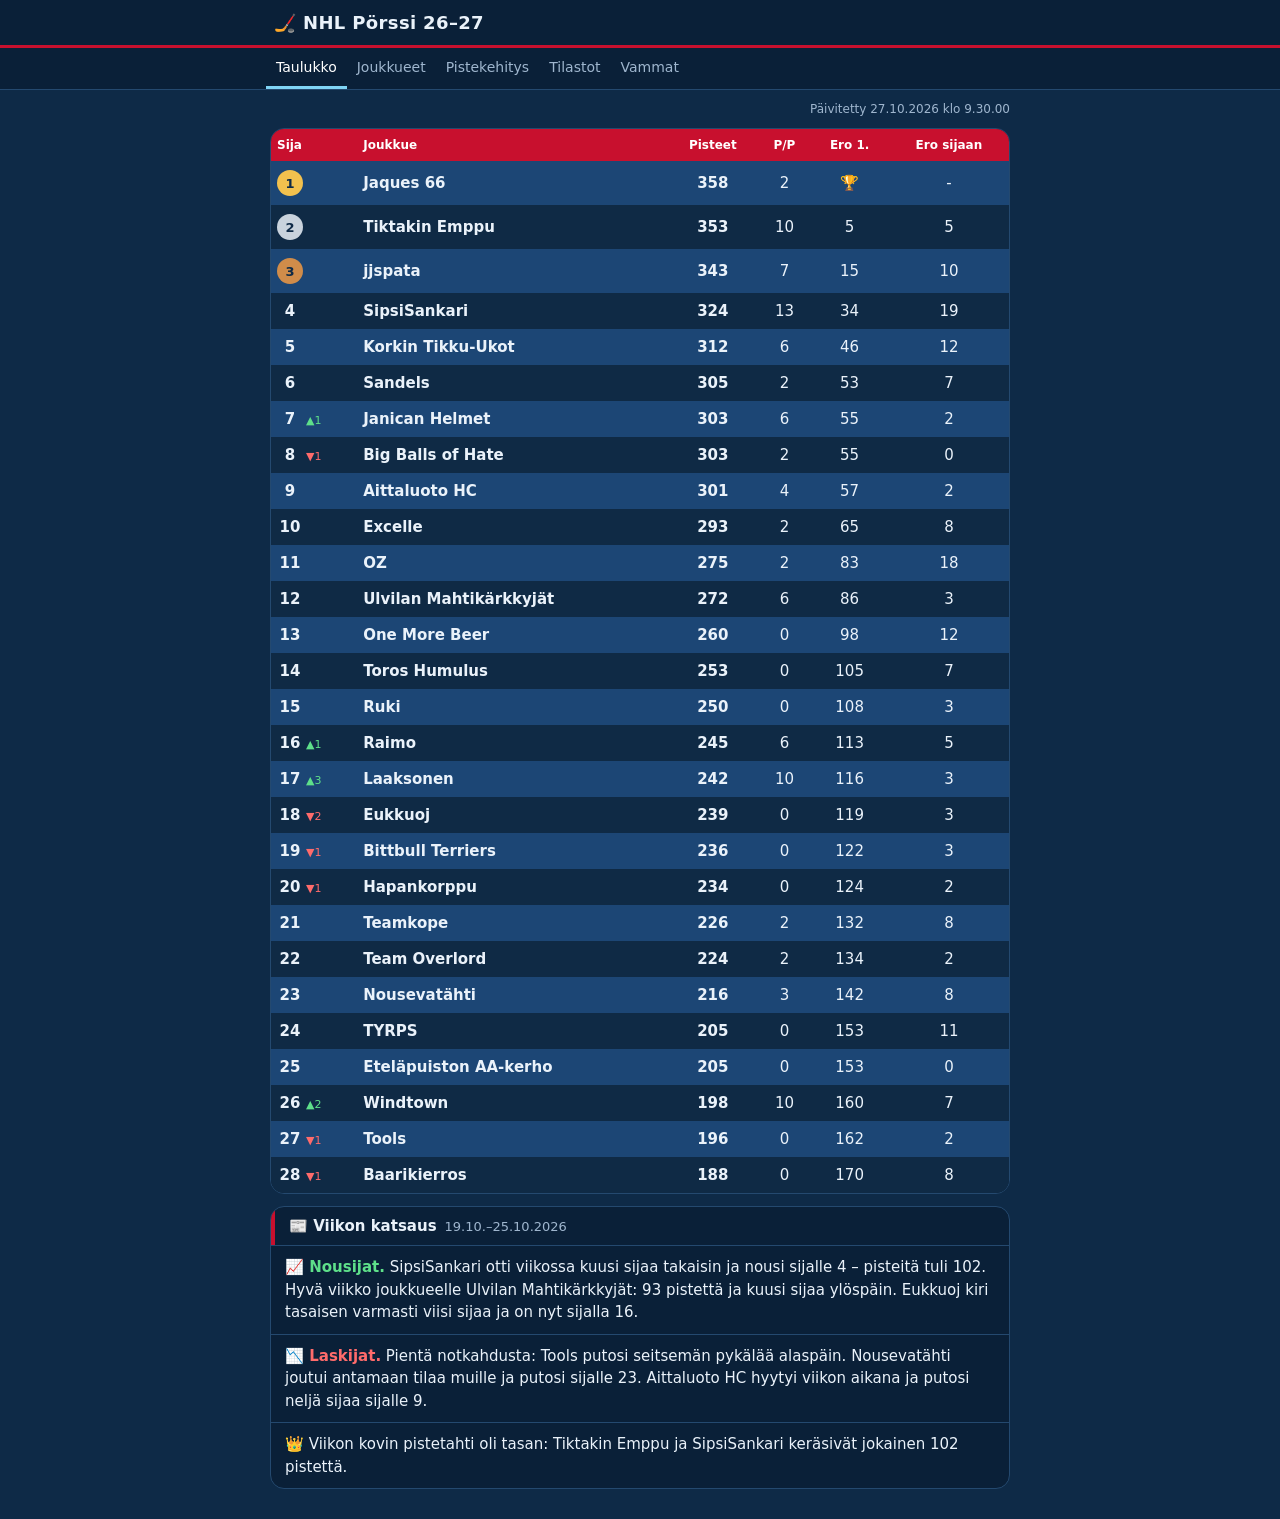
==== index.html @ 9e470453 "Update index.html" ====
<!doctype html>
<html lang="fi">
<head>
<meta charset="utf-8">
<meta name="viewport" content="width=device-width, initial-scale=1">
<title>NHL Pörssi 26–27</title>
<link rel="stylesheet" href="style.css">
</head>
<body>
<header class="top"><div class="in"><div class="brand">🏒 NHL Pörssi 26–27</div></div></header>
<nav class="nav"><div class="in">
  <a href="./" class="on">Taulukko</a>
  <a href="joukkueet.html">Joukkueet</a>
  <a href="pistekehitys.html">Pistekehitys</a>
  <a href="tilastot.html">Tilastot</a>
  <a href="vammat.html">Vammat</a>
</div></nav>

<main class="wrap">
  <div class="updated" id="paivitetty"></div>
  <div class="card">
    <table>
      <thead><tr>
        <th class="l c-sija">Sija</th>
        <th class="l">Joukkue</th>
        <th class="c-pts">Pisteet</th>
        <th class="c-pp">P/P</th>
        <th class="c-e1">Ero 1.</th>
        <th class="c-es">Ero sijaan</th>
      </tr></thead>
      <tbody id="rivit"><tr><td colspan="6" class="virhe">Ladataan…</td></tr></tbody>
    </table>
  </div>
  <div id="vr"></div>
</main>

<script src="common.js"></script>
<script>
haeData('taulukko').then(function(d) {
  document.getElementById('paivitetty').textContent = 'Päivitetty ' + (d.updatedAt || '-');

  var h = '';
  (d.rows || []).forEach(function(r) {
    var n = parseInt(r.currentRank, 10);
    var sija = n <= 3 ? '<span class="medal m' + n + '">' + n + '</span>'
                      : '<span class="rk">' + esc(r.currentRank) + '</span>';
    var muutos = '';
    if (r.changed && r.previousRank) {
      var ero = parseInt(r.previousRank, 10) - n;
      if (ero > 0) muutos = '<span class="chg up">▲' + ero + '</span>';
      if (ero < 0) muutos = '<span class="chg down">▼' + (-ero) + '</span>';
    }

    // Ero 1. ja Ero sijaan: ykköselle pokaali, muille luku.
    // Sheet voi antaa sarakkeeseen merkin (esim. 🥈); kakkosen ero edelliseen = ero ykköseen.
    var ykkonen = n === 1;
    var e1 = ykkonen ? '🏆' : esc(r.diffFirst || '-');
    var es = r.diffPlace;
    if (ykkonen) es = '-';
    else if (!/^\d+$/.test(String(es || '').trim())) es = (n === 2 ? r.diffFirst : '-');

    h += '<tr><td class="l sija">' + sija + muutos + '</td>';
    h += '<td class="l team"><a href="joukkueet.html?team=' + encodeURIComponent(r.team) + '">' + esc(r.team) + '</a></td>';
    h += '<td class="pts">' + esc(r.points) + '</td>';
    h += '<td>' + esc(r.pp) + '</td>';
    h += '<td>' + e1 + '</td>';
    h += '<td>' + esc(es || '-') + '</td></tr>';
  });
  document.getElementById('rivit').innerHTML = h ||
    '<tr><td colspan="6" class="virhe">Joukkueita ei ole vielä syötetty.</td></tr>';

  var v = d.viikkoraportti;
  if (v) {
    document.getElementById('vr').innerHTML =
      '<div class="card vr"><div class="ctitle">📰 Viikon katsaus<span class="jakso">' + esc(v.jakso) + '</span></div>' +
      '<p><b class="up">📈 Nousijat.</b> ' + esc(v.nousijat) + '</p>' +
      '<p><b class="down">📉 Laskijat.</b> ' + esc(v.laskijat) + '</p>' +
      (v.kuningas ? '<p>' + esc(v.kuningas) + '</p>' : '') + '</div>';
  }
}).catch(function(e) {
  document.getElementById('rivit').innerHTML =
    '<tr><td colspan="6" class="virhe">Datan lataus epäonnistui (' + esc(e.message) + ')</td></tr>';
});
</script>
</body>
</html>
---- style.css ----
:root{
  --bg:#0E2A47;--bg2:#0A2038;--row1:#1C4675;--row2:#0F2A45;--line:#24496F;
  --red:#C8102E;--text:#EAF2FA;--muted:#9FB6CE;--ice:#7FD4F5;
  --up:#5EE08A;--down:#FF6B6B;--gold:#F2C14E;--silver:#C9D3DD;--bronze:#D08C4A;
}
*{box-sizing:border-box;}
html{-webkit-text-size-adjust:100%;text-size-adjust:100%;}
body{margin:0;font-family:system-ui,-apple-system,"Segoe UI",Roboto,Arial,sans-serif;background:var(--bg);color:var(--text);}
a{color:inherit;}

.top{background:var(--bg2);border-bottom:3px solid var(--red);}
.top .in{max-width:760px;margin:0 auto;padding:12px 14px;}
.brand{font-weight:700;font-size:18px;letter-spacing:.02em;}

.nav{background:var(--bg2);border-bottom:1px solid var(--line);position:sticky;top:0;z-index:5;}
.nav .in{max-width:760px;margin:0 auto;padding:0 6px;display:flex;overflow-x:auto;scrollbar-width:none;}
.nav .in::-webkit-scrollbar{display:none;}
.nav a{padding:11px 10px;text-decoration:none;color:var(--muted);font-size:14px;white-space:nowrap;border-bottom:3px solid transparent;}
.nav a.on{color:#fff;border-bottom-color:var(--ice);}

.wrap{max-width:760px;margin:0 auto;padding:12px 10px 30px;display:grid;gap:12px;}
.updated{font-size:12px;color:var(--muted);text-align:right;}
.card{background:var(--bg2);border:1px solid var(--line);border-radius:14px;overflow:hidden;}
.ctitle{padding:10px 14px;font-weight:700;font-size:15px;border-left:4px solid var(--red);}
.virhe{padding:16px;text-align:center;color:var(--muted);}

table{width:100%;border-collapse:collapse;}
th{background:var(--red);color:#fff;font-size:12px;font-weight:600;padding:9px 6px;text-align:center;}
td{padding:9px 6px;font-size:15px;text-align:center;}
tbody tr:nth-child(odd) td{background:var(--row1);}
tbody tr:nth-child(even) td{background:var(--row2);}
th.l,td.l{text-align:left;}
td.pts{font-weight:700;}
td.team{word-break:break-word;}
td.team a{text-decoration:none;font-weight:600;}
td.team a:hover{text-decoration:underline;}

.medal{display:inline-flex;width:26px;height:26px;border-radius:50%;align-items:center;justify-content:center;font-weight:700;font-size:13px;color:var(--bg);}
.m1{background:var(--gold);}.m2{background:var(--silver);}.m3{background:var(--bronze);}
.rk{display:inline-block;width:26px;text-align:center;font-weight:700;}
.chg{font-size:11px;margin-left:3px;white-space:nowrap;}
.up{color:var(--up);}.down{color:var(--down);}

.vr p{margin:0;padding:10px 14px;line-height:1.5;font-size:15px;border-top:1px solid var(--line);}
.vr .jakso{font-weight:400;font-size:13px;color:var(--muted);margin-left:8px;}

@media (max-width:520px){
  .top .in{padding:10px 12px;}
  .brand{font-size:16px;}
  .nav .in{flex-wrap:wrap;justify-content:center;}
  .nav a{padding:9px 7px;font-size:13px;}
  .wrap{padding:10px 6px 24px;}

  table{table-layout:fixed;}
  th{font-size:11px;padding:7px 2px;line-height:1.2;}
  td{font-size:13px;padding:8px 2px;}
  th.c-sija{width:3.6em;}
  th.c-pts{width:4.4em;}
  th.c-pp{width:3em;}
  th.c-e1{width:3.6em;}
  th.c-es{width:4em;}
  th.c-sija,td.sija{text-align:center;}

  .medal,.rk{width:22px;height:22px;font-size:12px;}
  .chg{display:block;font-size:10px;margin:2px 0 0;}
  .vr p{font-size:14px;}
}
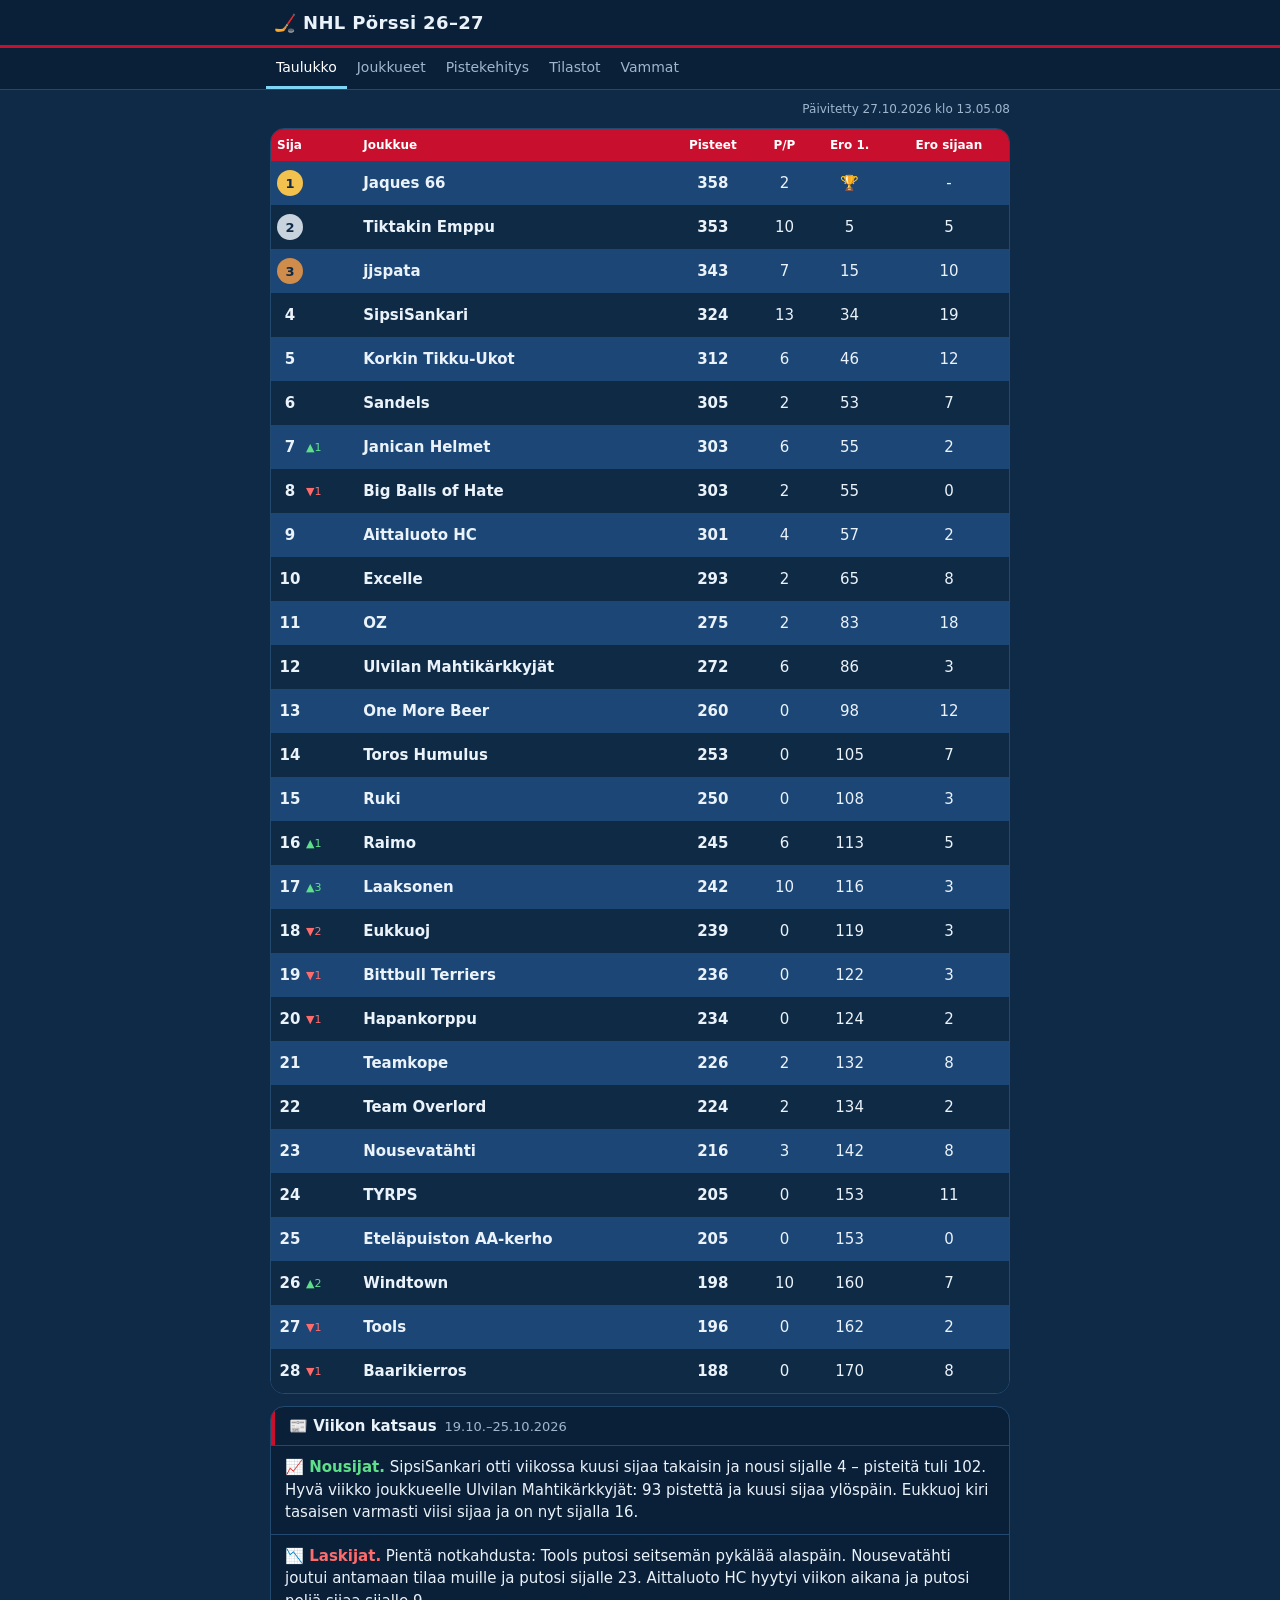
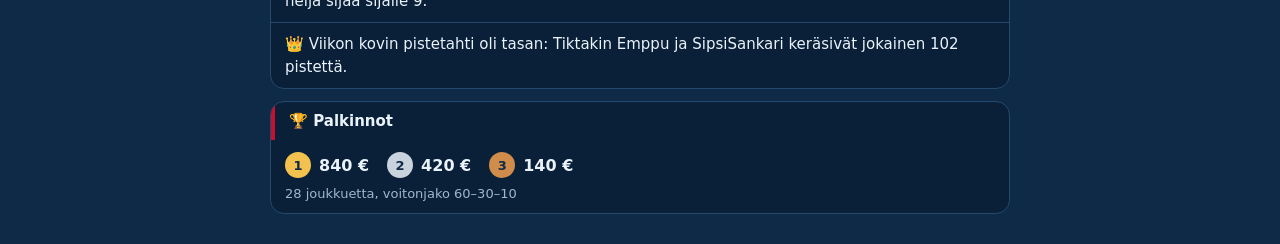
==== commit 45504e54: "Update index.html" ====
--- a/index.html
+++ b/index.html
@@ -5,6 +5,12 @@
 <meta name="viewport" content="width=device-width, initial-scale=1">
 <title>NHL Pörssi 26–27</title>
 <link rel="stylesheet" href="style.css">
+<style>
+.palk{padding-bottom:12px;}
+.palk .rivi{display:flex;flex-wrap:wrap;gap:8px 18px;padding:12px 14px 4px;}
+.palk .p{display:flex;align-items:center;gap:8px;font-size:16px;font-weight:700;}
+.palk .info{padding:4px 14px 0;font-size:13px;color:var(--muted);}
+</style>
 </head>
 <body>
 <header class="top"><div class="in"><div class="brand">🏒 NHL Pörssi 26–27</div></div></header>
@@ -32,6 +38,17 @@
     </table>
   </div>
   <div id="vr"></div>
+
+  <!-- Palkinnot: päivitä summat ja teksti kauden alussa -->
+  <div class="card palk">
+    <div class="ctitle">🏆 Palkinnot</div>
+    <div class="rivi">
+      <span class="p"><span class="medal m1">1</span>840 €</span>
+      <span class="p"><span class="medal m2">2</span>420 €</span>
+      <span class="p"><span class="medal m3">3</span>140 €</span>
+    </div>
+    <div class="info">28 joukkuetta, voitonjako 60–30–10</div>
+  </div>
 </main>
 
 <script src="common.js"></script>
--- a/style.css
+++ b/style.css
@@ -15,7 +15,7 @@
 .nav{background:var(--bg2);border-bottom:1px solid var(--line);position:sticky;top:0;z-index:5;}
 .nav .in{max-width:760px;margin:0 auto;padding:0 6px;display:flex;overflow-x:auto;scrollbar-width:none;}
 .nav .in::-webkit-scrollbar{display:none;}
-.nav a{padding:11px 10px;text-decoration:none;color:var(--muted);font-size:14px;white-space:nowrap;border-bottom:3px solid transparent;}
+.nav a{padding:11px 10px;text-decoration:none;color:var(--muted);font-size:14px;white-space:nowrap;border-bottom:3px solid transparent;flex:0 0 auto;}
 .nav a.on{color:#fff;border-bottom-color:var(--ice);}
 
 .wrap{max-width:760px;margin:0 auto;padding:12px 10px 30px;display:grid;gap:12px;}
@@ -26,7 +26,7 @@
 
 table{width:100%;border-collapse:collapse;}
 th{background:var(--red);color:#fff;font-size:12px;font-weight:600;padding:9px 6px;text-align:center;}
-td{padding:9px 6px;font-size:15px;text-align:center;}
+td{padding:9px 6px;font-size:15px;text-align:center;vertical-align:middle;}
 tbody tr:nth-child(odd) td{background:var(--row1);}
 tbody tr:nth-child(even) td{background:var(--row2);}
 th.l,td.l{text-align:left;}
@@ -35,10 +35,10 @@
 td.team a{text-decoration:none;font-weight:600;}
 td.team a:hover{text-decoration:underline;}
 
-.medal{display:inline-flex;width:26px;height:26px;border-radius:50%;align-items:center;justify-content:center;font-weight:700;font-size:13px;color:var(--bg);}
+.medal,.rk{display:inline-flex;width:26px;height:26px;align-items:center;justify-content:center;font-weight:700;vertical-align:middle;}
+.medal{border-radius:50%;font-size:13px;color:var(--bg);}
 .m1{background:var(--gold);}.m2{background:var(--silver);}.m3{background:var(--bronze);}
-.rk{display:inline-block;width:26px;text-align:center;font-weight:700;}
-.chg{font-size:11px;margin-left:3px;white-space:nowrap;}
+.chg{font-size:11px;margin-left:3px;white-space:nowrap;vertical-align:middle;}
 .up{color:var(--up);}.down{color:var(--down);}
 
 .vr p{margin:0;padding:10px 14px;line-height:1.5;font-size:15px;border-top:1px solid var(--line);}
@@ -47,8 +47,9 @@
 @media (max-width:520px){
   .top .in{padding:10px 12px;}
   .brand{font-size:16px;}
-  .nav .in{flex-wrap:wrap;justify-content:center;}
-  .nav a{padding:9px 7px;font-size:13px;}
+  .nav a{padding:10px 9px;font-size:14px;}
+  .nav::after{content:"";position:absolute;top:0;right:0;bottom:0;width:32px;pointer-events:none;
+    background:linear-gradient(to right,rgba(10,32,56,0),var(--bg2));}
   .wrap{padding:10px 6px 24px;}
 
   table{table-layout:fixed;}
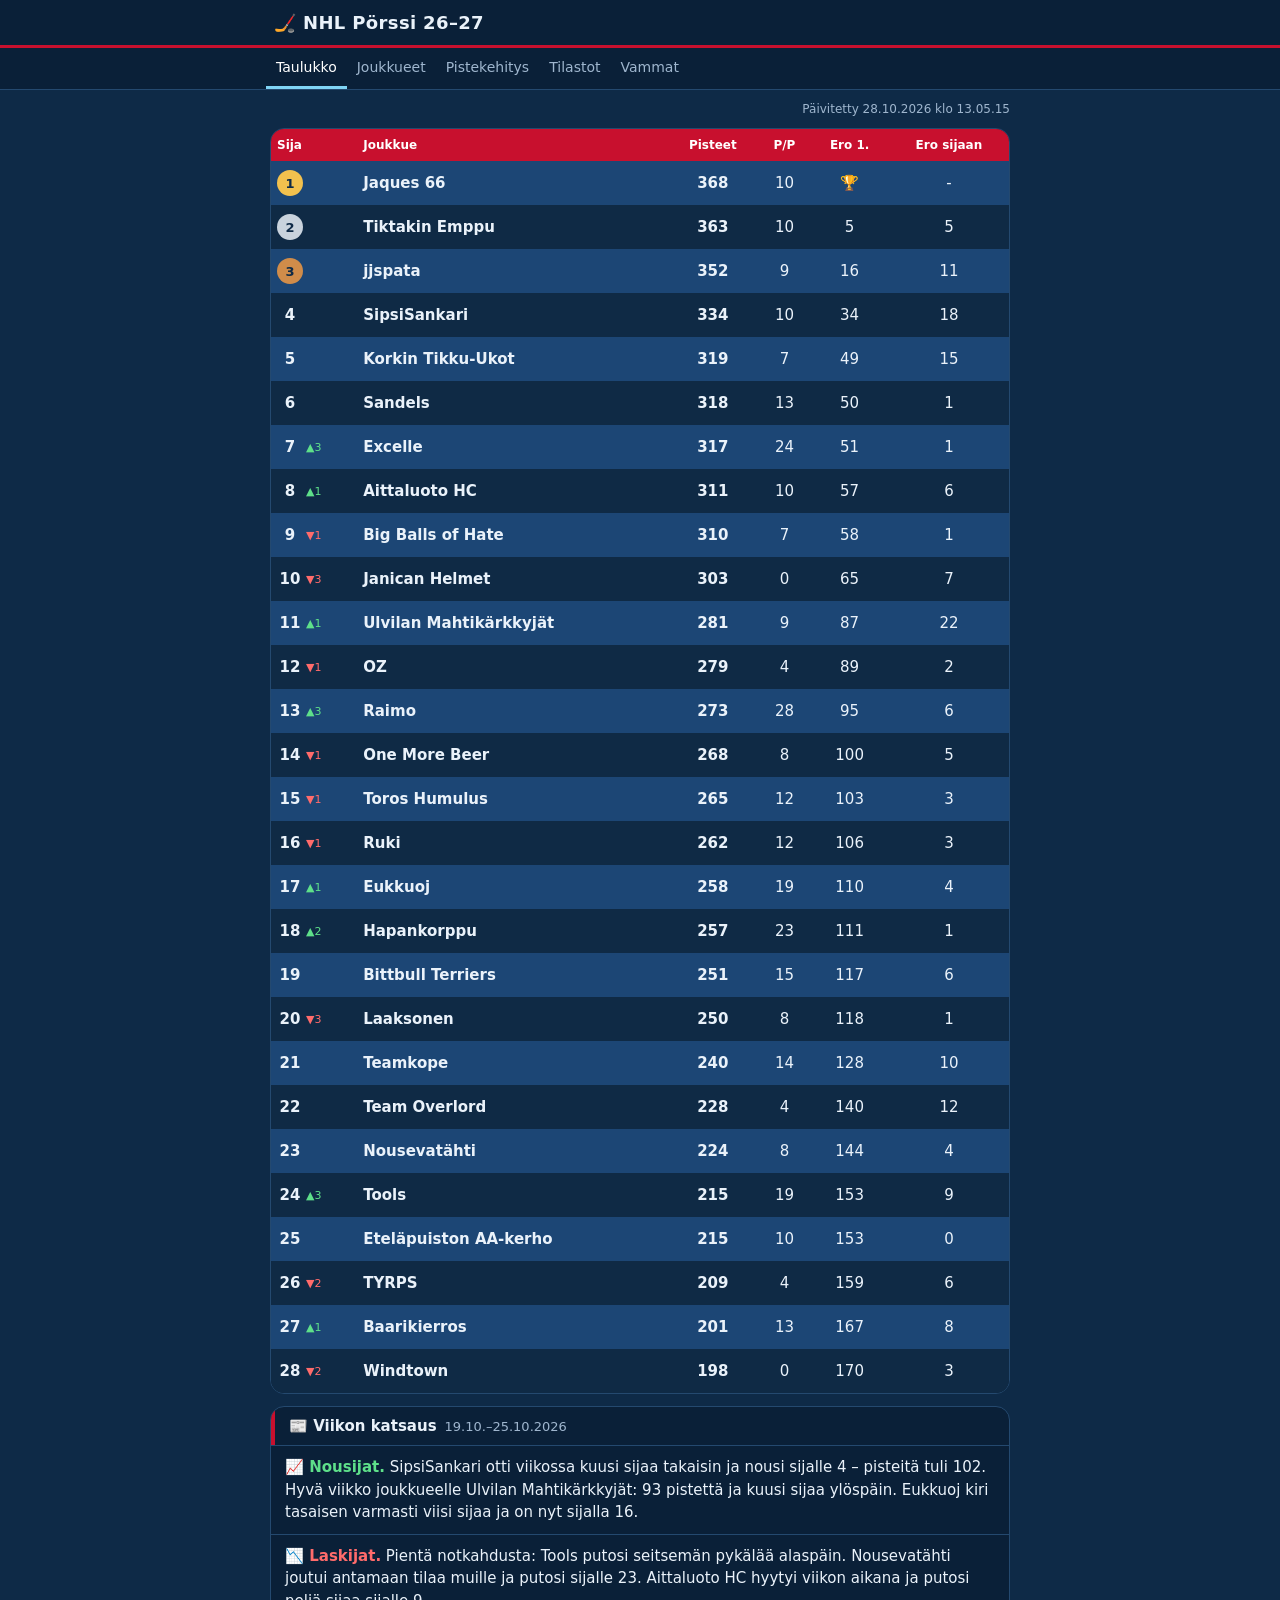
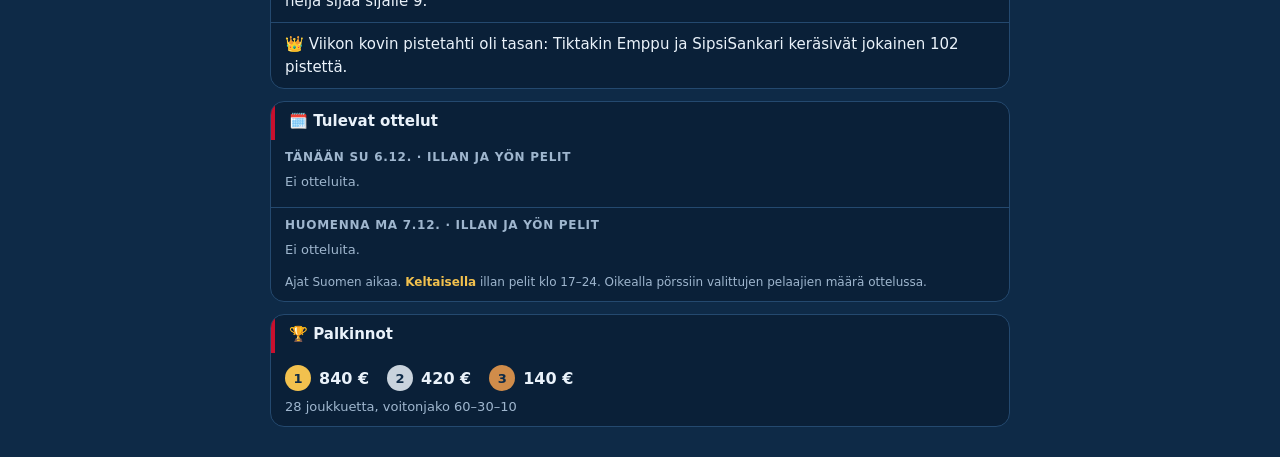
==== commit dd9810fc: "Add files via upload" ====
--- a/index.html
+++ b/index.html
@@ -10,6 +10,22 @@
 .palk .rivi{display:flex;flex-wrap:wrap;gap:8px 18px;padding:12px 14px 4px;}
 .palk .p{display:flex;align-items:center;gap:8px;font-size:16px;font-weight:700;}
 .palk .info{padding:4px 14px 0;font-size:13px;color:var(--muted);}
+.ott .paiva{padding:10px 14px 6px;font-size:12px;font-weight:700;letter-spacing:.06em;text-transform:uppercase;color:var(--muted);border-top:1px solid var(--line);}
+.ott .paiva:first-of-type{border-top:0;}
+.ott .lista{display:grid;gap:3px;padding:0 10px 10px;}
+.ott .peli{display:grid;grid-template-columns:3.4em minmax(0,1fr) auto;gap:10px;align-items:center;background:var(--row2);border-radius:8px;padding:8px 10px;}
+.ott .peli.prime{background:var(--row1);box-shadow:inset 4px 0 0 var(--gold);}
+.ott .klo{font-size:16px;font-weight:700;font-variant-numeric:tabular-nums;}
+.ott .peli.prime .klo{color:var(--gold);}
+.ott .ottelu{min-width:0;}
+.ott .lyh{font-weight:700;font-size:15px;}
+.ott .lyh span{color:var(--muted);font-weight:400;margin:0 4px;}
+.ott .nimet{font-size:12px;color:var(--muted);white-space:nowrap;overflow:hidden;text-overflow:ellipsis;}
+.ott .pool{font-size:12px;color:var(--ice);white-space:nowrap;text-align:right;}
+.ott .pool b{font-size:15px;display:block;}
+.ott .tyhja{padding:4px 4px 8px;font-size:13px;color:var(--muted);}
+.ott .selite{padding:0 14px 12px;font-size:12px;color:var(--muted);}
+.ott .selite b{color:var(--gold);}
 </style>
 </head>
 <body>
@@ -38,6 +54,13 @@
     </table>
   </div>
   <div id="vr"></div>
+
+  <!-- Tulevat ottelut (data/ottelut.json), ajat Suomen aikaa -->
+  <div class="card ott" id="ottelut" style="display:none">
+    <div class="ctitle">🗓️ Tulevat ottelut</div>
+    <div id="ottelulista"></div>
+    <div class="selite">Ajat Suomen aikaa. <b>Keltaisella</b> illan pelit klo 17–24. Oikealla pörssiin valittujen pelaajien määrä ottelussa.</div>
+  </div>
 
   <!-- Palkinnot: päivitä summat ja teksti kauden alussa -->
   <div class="card palk">
@@ -98,6 +121,63 @@
   document.getElementById('rivit').innerHTML =
     '<tr><td colspan="6" class="virhe">Datan lataus epäonnistui (' + esc(e.message) + ')</td></tr>';
 });
+
+// ---- Tulevat ottelut: tämän illan/yön ja huomisen illan/yön pelit ----
+// Pelipäivä = Suomen aikaan alkava ilta ja sitä seuraava yö (klo 12–11.59).
+var HKI = new Intl.DateTimeFormat('fi-FI', {
+  timeZone: 'Europe/Helsinki', year: 'numeric', month: 'numeric', day: 'numeric',
+  hour: '2-digit', minute: '2-digit', hourCycle: 'h23', weekday: 'short'
+});
+function osat(aika) {
+  var o = {};
+  HKI.formatToParts(aika).forEach(function(p) { o[p.type] = p.value; });
+  return o;
+}
+function avain(o) { return o.year + '-' + o.month + '-' + o.day; }
+function pelipaiva(aika) { return avain(osat(new Date(aika.getTime() - 12 * 3600000))); }
+
+haeData('ottelut').then(function(d) {
+  var nyt = new Date();
+  var tanaan = osat(nyt);
+  var huomenna = osat(new Date(nyt.getTime() + 24 * 3600000));
+  var paivat = [
+    { key: avain(tanaan), nimi: 'Tänään ' + tanaan.weekday + ' ' + tanaan.day + '.' + tanaan.month + '.', pelit: [] },
+    { key: avain(huomenna), nimi: 'Huomenna ' + huomenna.weekday + ' ' + huomenna.day + '.' + huomenna.month + '.', pelit: [] }
+  ];
+
+  (d.games || []).forEach(function(g) {
+    if (!g.start) return;
+    var alku = new Date(g.start);
+    if (alku.getTime() < nyt.getTime() - 3 * 3600000) return;   // jo pelatut pois
+    var k = pelipaiva(alku);
+    paivat.forEach(function(p) { if (p.key === k) p.pelit.push({ g: g, alku: alku }); });
+  });
+
+  var h = '';
+  paivat.forEach(function(p) {
+    p.pelit.sort(function(a, b) { return a.alku - b.alku; });
+    h += '<div class="paiva">' + esc(p.nimi) + ' · illan ja yön pelit</div><div class="lista">';
+    if (!p.pelit.length) h += '<div class="tyhja">Ei otteluita.</div>';
+    p.pelit.forEach(function(x) {
+      var o = osat(x.alku);
+      var tunti = parseInt(o.hour, 10);
+      var prime = tunti >= 17;
+      var pool = (x.g.away.pool || 0) + (x.g.home.pool || 0);
+      h += '<div class="peli' + (prime ? ' prime' : '') + '">';
+      h += '<div class="klo">' + o.hour + '.' + o.minute + '</div>';
+      h += '<div class="ottelu"><div class="lyh">' + esc(x.g.away.abbrev) + '<span>@</span>' + esc(x.g.home.abbrev) + '</div>';
+      h += '<div class="nimet">' + esc(x.g.away.name) + ' – ' + esc(x.g.home.name) + '</div></div>';
+      h += '<div class="pool">' + (pool ? '<b>' + pool + '</b>pörssipel.' : '') + '</div>';
+      h += '</div>';
+    });
+    h += '</div>';
+  });
+
+  document.getElementById('ottelulista').innerHTML = h;
+  document.getElementById('ottelut').style.display = '';
+}).catch(function() {
+  // Jos otteluohjelmaa ei ole vielä viety, kortti jää piiloon
+});
 </script>
 </body>
 </html>
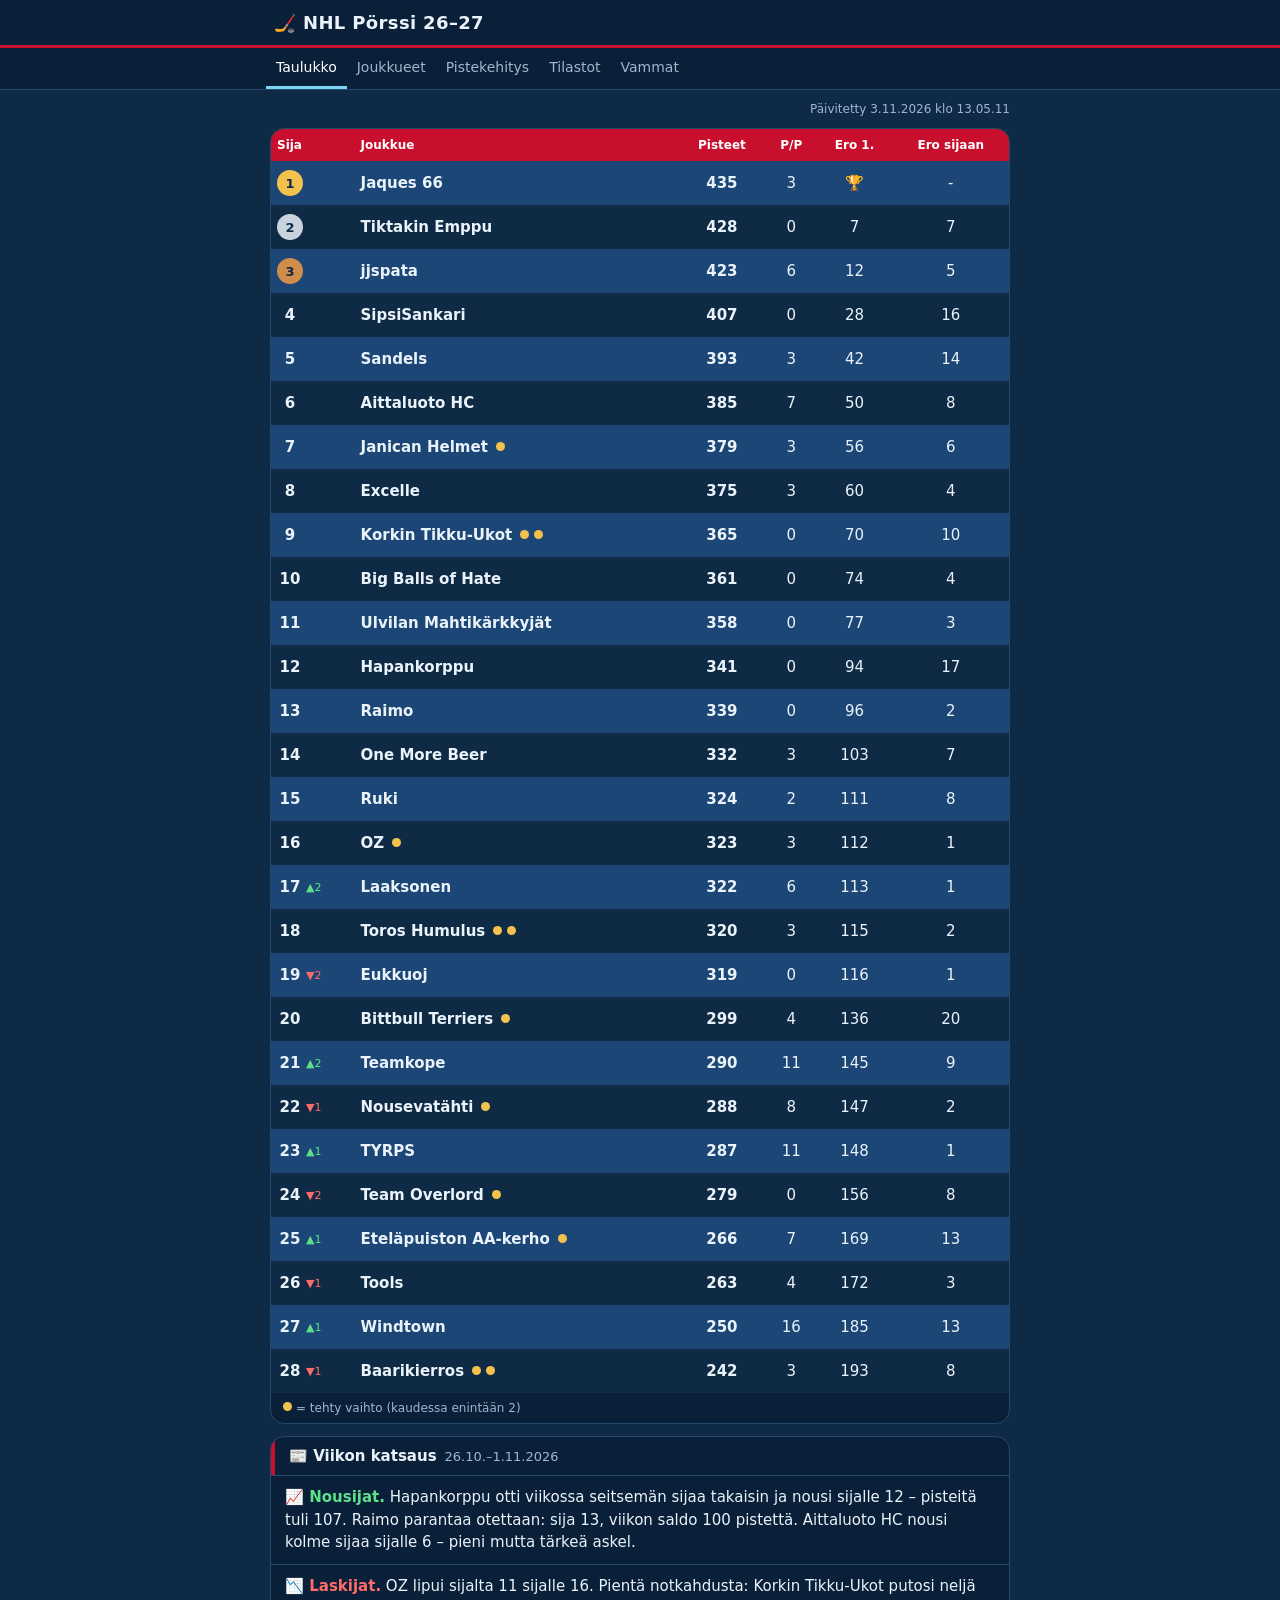
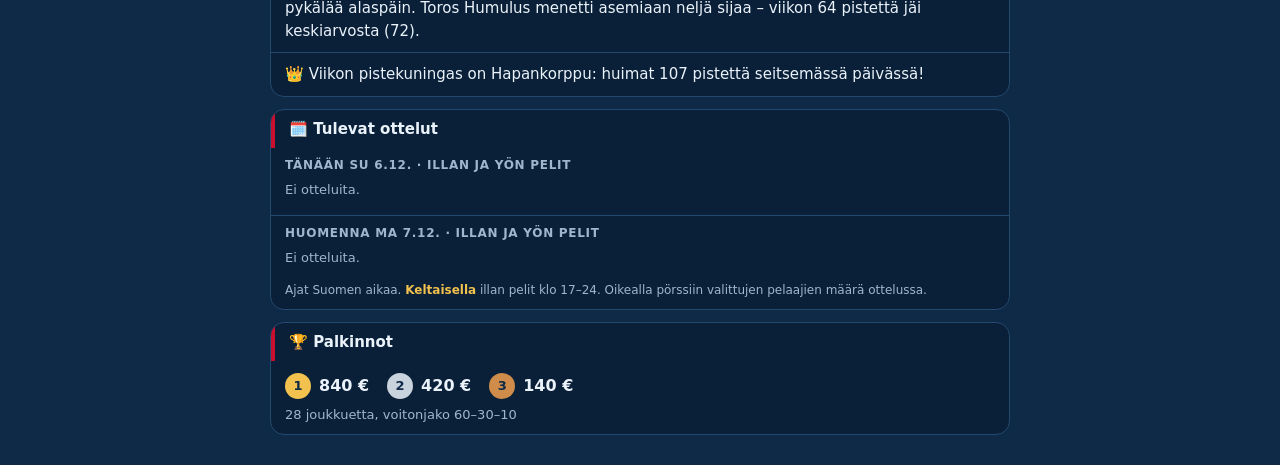
==== commit 86d87de5: "Add files via upload" ====
--- a/index.html
+++ b/index.html
@@ -26,6 +26,10 @@
 .ott .tyhja{padding:4px 4px 8px;font-size:13px;color:var(--muted);}
 .ott .selite{padding:0 14px 12px;font-size:12px;color:var(--muted);}
 .ott .selite b{color:var(--gold);}
+.vdot{display:inline-block;width:9px;height:9px;border-radius:50%;background:var(--gold);margin-left:5px;vertical-align:1px;}
+.vdot:first-of-type{margin-left:8px;}
+.vselite{font-size:12px;color:var(--muted);padding:8px 12px;}
+.vselite .vdot{margin:0 4px 0 0;}
 </style>
 </head>
 <body>
@@ -52,6 +56,7 @@
       </tr></thead>
       <tbody id="rivit"><tr><td colspan="6" class="virhe">Ladataan…</td></tr></tbody>
     </table>
+    <div class="vselite"><span class="vdot"></span>= tehty vaihto (kaudessa enintään 2)</div>
   </div>
   <div id="vr"></div>
 
@@ -76,7 +81,15 @@
 
 <script src="common.js"></script>
 <script>
-haeData('taulukko').then(function(d) {
+// Vaihtojen määrä joukkueittain joukkueet.json:sta (jos haku epäonnistuu, taulukko näkyy ilman pallukoita)
+var vaihdotHaku = haeData('joukkueet').then(function(j) {
+  var m = {};
+  (j.teams || []).forEach(function(t) { m[t.name] = (t.trades || []).length; });
+  return m;
+}).catch(function() { return {}; });
+
+Promise.all([haeData('taulukko'), vaihdotHaku]).then(function(res) {
+  var d = res[0], vaihdot = res[1];
   document.getElementById('paivitetty').textContent = 'Päivitetty ' + (d.updatedAt || '-');
 
   var h = '';
@@ -100,7 +113,11 @@
     else if (!/^\d+$/.test(String(es || '').trim())) es = (n === 2 ? r.diffFirst : '-');
 
     h += '<tr><td class="l sija">' + sija + muutos + '</td>';
-    h += '<td class="l team"><a href="joukkueet.html?team=' + encodeURIComponent(r.team) + '">' + esc(r.team) + '</a></td>';
+    var nv = vaihdot[r.team] || 0;
+    var pallot = '';
+    for (var i = 0; i < nv; i++) pallot += '<span class="vdot"></span>';
+    if (nv) pallot = '<span title="' + nv + (nv === 1 ? ' vaihto' : ' vaihtoa') + '">' + pallot + '</span>';
+    h += '<td class="l team"><a href="joukkueet.html?team=' + encodeURIComponent(r.team) + '">' + esc(r.team) + '</a>' + pallot + '</td>';
     h += '<td class="pts">' + esc(r.points) + '</td>';
     h += '<td>' + esc(r.pp) + '</td>';
     h += '<td>' + e1 + '</td>';
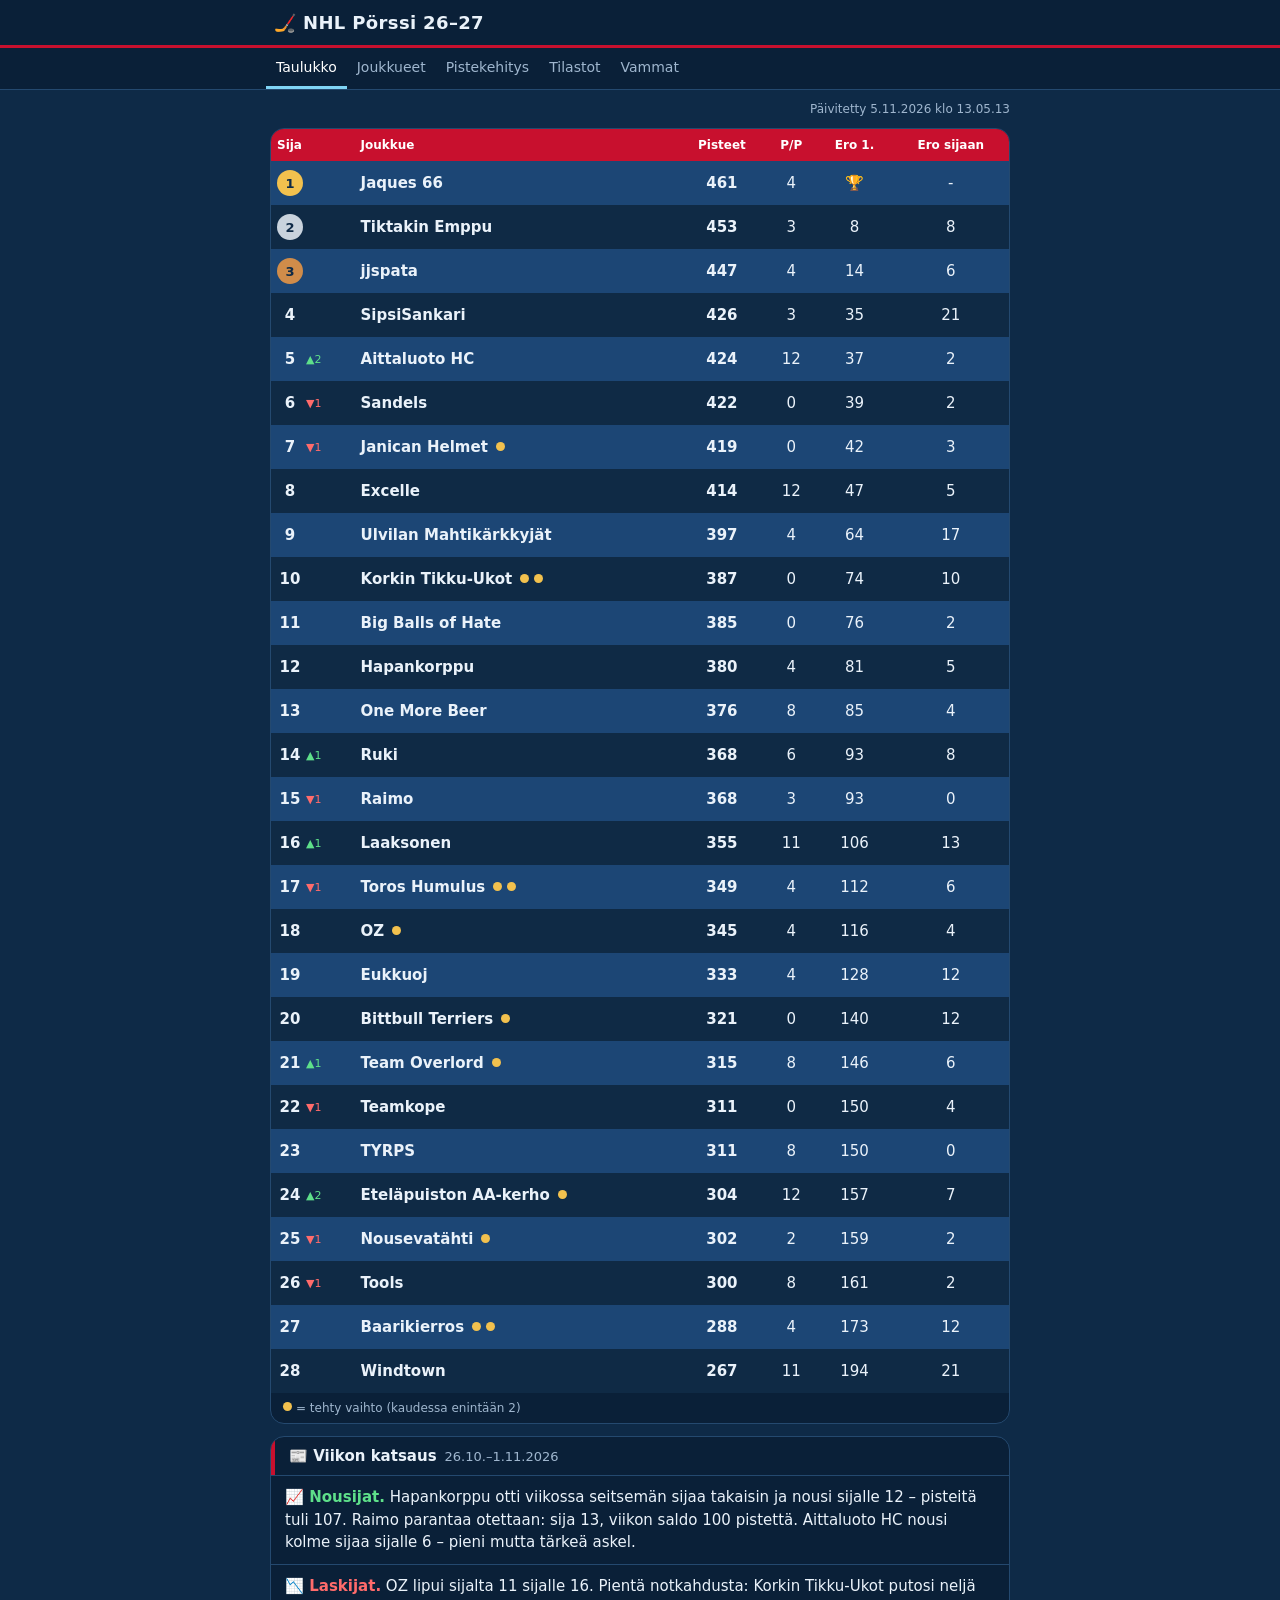
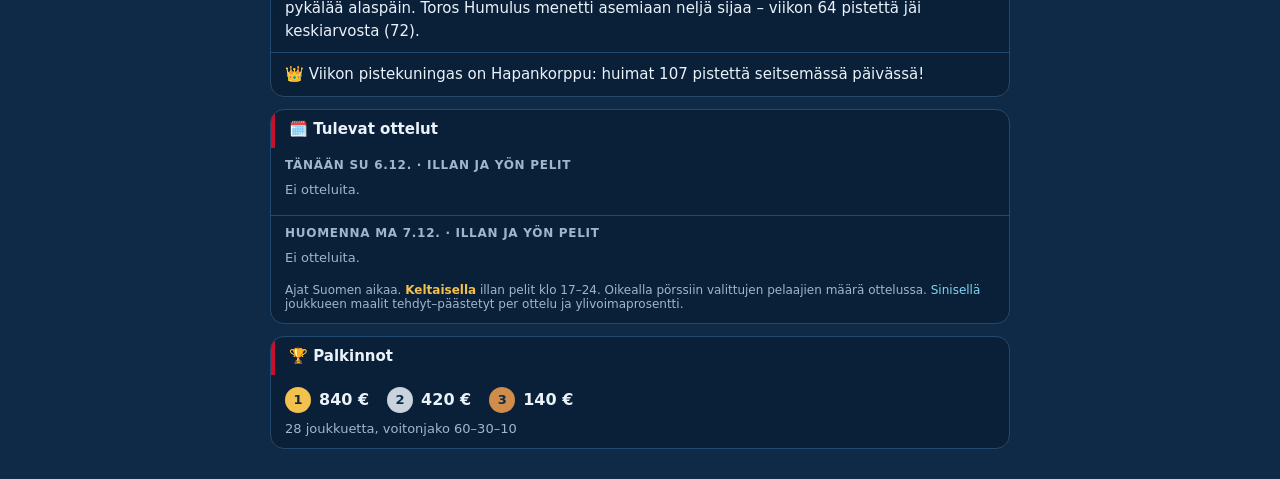
==== commit ab016608: "Add files via upload" ====
--- a/index.html
+++ b/index.html
@@ -21,6 +21,7 @@
 .ott .lyh{font-weight:700;font-size:15px;}
 .ott .lyh span{color:var(--muted);font-weight:400;margin:0 4px;}
 .ott .nimet{font-size:12px;color:var(--muted);white-space:nowrap;overflow:hidden;text-overflow:ellipsis;}
+.ott .jt{font-size:11px;color:var(--ice);white-space:nowrap;overflow:hidden;text-overflow:ellipsis;margin-top:2px;}
 .ott .pool{font-size:12px;color:var(--ice);white-space:nowrap;text-align:right;}
 .ott .pool b{font-size:15px;display:block;}
 .ott .tyhja{padding:4px 4px 8px;font-size:13px;color:var(--muted);}
@@ -64,7 +65,7 @@
   <div class="card ott" id="ottelut" style="display:none">
     <div class="ctitle">🗓️ Tulevat ottelut</div>
     <div id="ottelulista"></div>
-    <div class="selite">Ajat Suomen aikaa. <b>Keltaisella</b> illan pelit klo 17–24. Oikealla pörssiin valittujen pelaajien määrä ottelussa.</div>
+    <div class="selite">Ajat Suomen aikaa. <b>Keltaisella</b> illan pelit klo 17–24. Oikealla pörssiin valittujen pelaajien määrä ottelussa. <span style="color:var(--ice)">Sinisellä</span> joukkueen maalit tehdyt–päästetyt per ottelu ja ylivoimaprosentti.</div>
   </div>
 
   <!-- Palkinnot: päivitä summat ja teksti kauden alussa -->
@@ -153,7 +154,18 @@
 function avain(o) { return o.year + '-' + o.month + '-' + o.day; }
 function pelipaiva(aika) { return avain(osat(new Date(aika.getTime() - 12 * 3600000))); }
 
-haeData('ottelut').then(function(d) {
+function jtRivi(abbr, J) {
+  var t = J[abbr];
+  if (!t) return '';
+  var f = function(x) { return x === null || x === undefined ? '-' : Number(x).toFixed(1).replace('.', ','); };
+  return abbr + ' ' + f(t.gf) + '–' + f(t.ga) + (t.pp !== null && t.pp !== undefined ? ' · YV ' + Math.round(t.pp) + ' %' : '');
+}
+
+// Joukkuetilastot (data/edistynyt.json) ovat lisä: jos haku epäonnistuu, otteluohjelma näkyy ilman niitä
+var joukkHaku = haeData('edistynyt').then(function(e) { return e.joukkueet || {}; }).catch(function() { return {}; });
+
+Promise.all([haeData('ottelut'), joukkHaku]).then(function(rr) {
+  var d = rr[0], J = rr[1];
   var nyt = new Date();
   var tanaan = osat(nyt);
   var huomenna = osat(new Date(nyt.getTime() + 24 * 3600000));
@@ -183,7 +195,10 @@
       h += '<div class="peli' + (prime ? ' prime' : '') + '">';
       h += '<div class="klo">' + o.hour + '.' + o.minute + '</div>';
       h += '<div class="ottelu"><div class="lyh">' + esc(x.g.away.abbrev) + '<span>@</span>' + esc(x.g.home.abbrev) + '</div>';
-      h += '<div class="nimet">' + esc(x.g.away.name) + ' – ' + esc(x.g.home.name) + '</div></div>';
+      h += '<div class="nimet">' + esc(x.g.away.name) + ' – ' + esc(x.g.home.name) + '</div>';
+      var ja = jtRivi(x.g.away.abbrev, J), jk = jtRivi(x.g.home.abbrev, J);
+      if (ja || jk) h += '<div class="jt">' + esc([ja, jk].filter(Boolean).join('  |  ')) + '</div>';
+      h += '</div>';
       h += '<div class="pool">' + (pool ? '<b>' + pool + '</b>pörssipel.' : '') + '</div>';
       h += '</div>';
     });
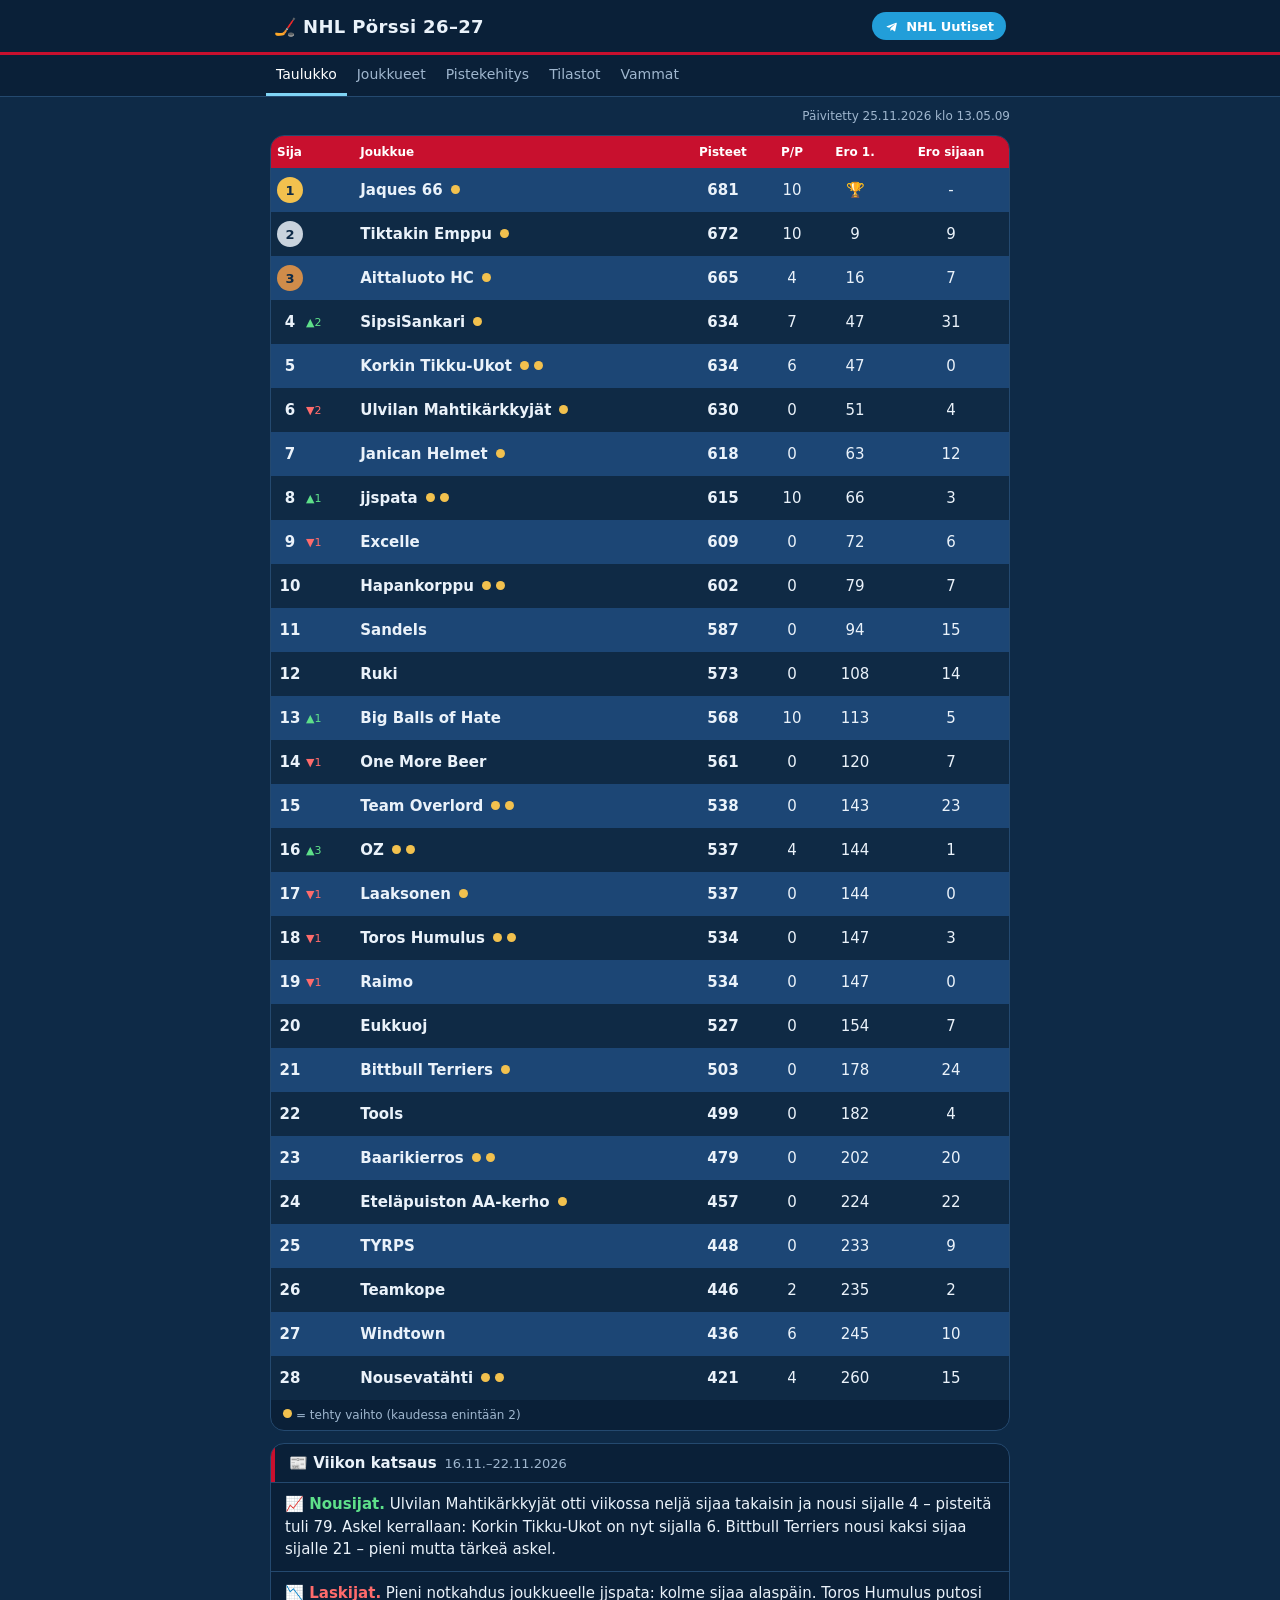
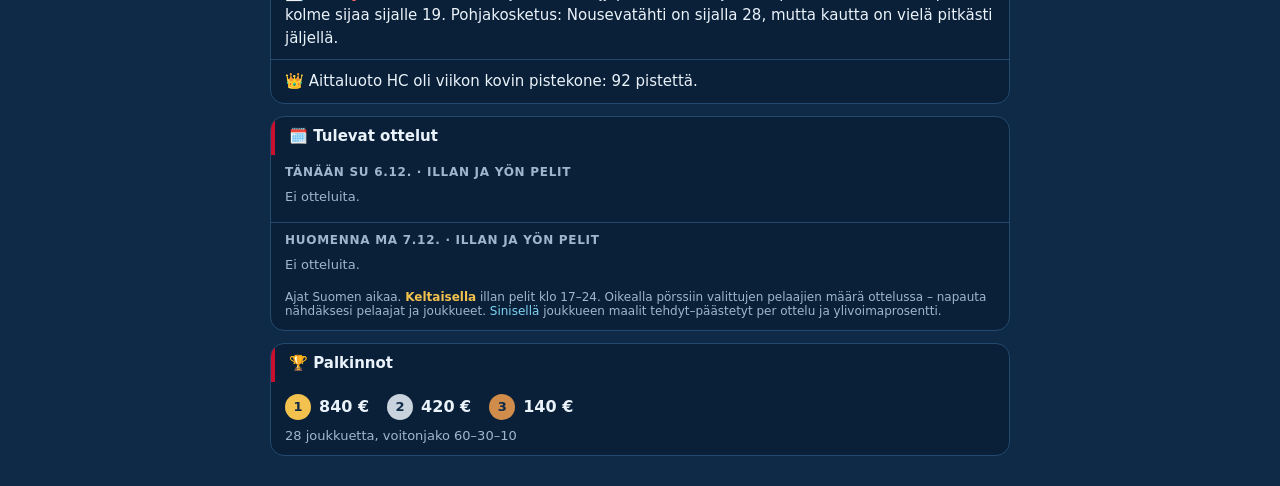
==== commit 684a4016: "Add files via upload" ====
--- a/index.html
+++ b/index.html
@@ -22,8 +22,28 @@
 .ott .lyh span{color:var(--muted);font-weight:400;margin:0 4px;}
 .ott .nimet{font-size:12px;color:var(--muted);white-space:nowrap;overflow:hidden;text-overflow:ellipsis;}
 .ott .jt{font-size:11px;color:var(--ice);white-space:nowrap;overflow:hidden;text-overflow:ellipsis;margin-top:2px;}
+.ott .jt .sep{margin:0 6px;color:var(--muted);}
+@media (max-width:520px){
+  .ott .nimet{display:none;}
+  .ott .jt{white-space:normal;}
+  .ott .jt .sep{display:none;}
+  .ott .jt .jtt{display:block;white-space:nowrap;}
+}
 .ott .pool{font-size:12px;color:var(--ice);white-space:nowrap;text-align:right;}
 .ott .pool b{font-size:15px;display:block;}
+.ott .pool{cursor:pointer;border-radius:8px;padding:4px 6px;margin:-4px -6px;}
+.ott .pool:hover{background:rgba(127,212,245,.12);}
+.ott .pool .nuoli{display:inline-block;font-size:10px;margin-left:3px;transition:transform .15s;}
+.ott .peli.auki .pool .nuoli{transform:rotate(180deg);}
+.ott .lisa{display:none;grid-column:1/-1;border-top:1px solid var(--line);margin-top:8px;padding-top:8px;font-size:13px;line-height:1.5;}
+.ott .peli.auki .lisa{display:block;}
+.ott .lisa .nhlj{font-size:11px;font-weight:700;letter-spacing:.06em;color:var(--muted);margin:6px 0 2px;}
+.ott .lisa .nhlj:first-child{margin-top:0;}
+.ott .lisa .pr{display:flex;gap:8px;flex-wrap:wrap;}
+.ott .lisa .pn{font-weight:700;color:var(--ice);min-width:9em;}
+.ott .lisa .pt{color:var(--text);}
+.ott .lisa .pt a{text-decoration:none;}
+.ott .lisa .pt a:hover{text-decoration:underline;}
 .ott .tyhja{padding:4px 4px 8px;font-size:13px;color:var(--muted);}
 .ott .selite{padding:0 14px 12px;font-size:12px;color:var(--muted);}
 .ott .selite b{color:var(--gold);}
@@ -65,7 +85,7 @@
   <div class="card ott" id="ottelut" style="display:none">
     <div class="ctitle">🗓️ Tulevat ottelut</div>
     <div id="ottelulista"></div>
-    <div class="selite">Ajat Suomen aikaa. <b>Keltaisella</b> illan pelit klo 17–24. Oikealla pörssiin valittujen pelaajien määrä ottelussa. <span style="color:var(--ice)">Sinisellä</span> joukkueen maalit tehdyt–päästetyt per ottelu ja ylivoimaprosentti.</div>
+    <div class="selite">Ajat Suomen aikaa. <b>Keltaisella</b> illan pelit klo 17–24. Oikealla pörssiin valittujen pelaajien määrä ottelussa – napauta nähdäksesi pelaajat ja joukkueet. <span style="color:var(--ice)">Sinisellä</span> joukkueen maalit tehdyt–päästetyt per ottelu ja ylivoimaprosentti.</div>
   </div>
 
   <!-- Palkinnot: päivitä summat ja teksti kauden alussa -->
@@ -162,10 +182,42 @@
 }
 
 // Joukkuetilastot (data/edistynyt.json) ovat lisä: jos haku epäonnistuu, otteluohjelma näkyy ilman niitä
+// Pörssipelaajat NHL-joukkueittain (data/tilastot.json), napautettavaa listaa varten
+var poolHaku = haeData('tilastot').then(function(t) {
+  var m = {};
+  var P = t.pelaajat || {};
+  Object.keys(P).forEach(function(nimi) {
+    var p = P[nimi];
+    var abbr = String(p.nhl || '').split(/[,\/]/).pop().trim().toUpperCase();
+    if (!abbr) return;
+    var tiimit = (p.teams || []).slice().sort(function(a, b) {
+      return (parseInt(a.rank, 10) || 999) - (parseInt(b.rank, 10) || 999);
+    });
+    (m[abbr] = m[abbr] || []).push({ nimi: nimi, tiimit: tiimit });
+  });
+  Object.keys(m).forEach(function(k) {
+    m[k].sort(function(a, b) { return b.tiimit.length - a.tiimit.length || a.nimi.localeCompare(b.nimi, 'fi'); });
+  });
+  return m;
+}).catch(function() { return {}; });
+
+function lisaJoukkue(abbr, M) {
+  var lista = M[abbr] || [];
+  var h = '<div class="nhlj">' + esc(abbr) + '</div>';
+  if (!lista.length) return h + '<div class="pt">Ei pörssipelaajia</div>';
+  lista.forEach(function(x) {
+    h += '<div class="pr"><span class="pn">' + esc(x.nimi) + '</span><span class="pt">' +
+      x.tiimit.map(function(t) {
+        return '<a href="joukkueet.html?team=' + encodeURIComponent(t.team) + '">' + esc(t.team) + '</a>';
+      }).join(', ') + '</span></div>';
+  });
+  return h;
+}
+
 var joukkHaku = haeData('edistynyt').then(function(e) { return e.joukkueet || {}; }).catch(function() { return {}; });
 
-Promise.all([haeData('ottelut'), joukkHaku]).then(function(rr) {
-  var d = rr[0], J = rr[1];
+Promise.all([haeData('ottelut'), joukkHaku, poolHaku]).then(function(rr) {
+  var d = rr[0], J = rr[1], M = rr[2];
   var nyt = new Date();
   var tanaan = osat(nyt);
   var huomenna = osat(new Date(nyt.getTime() + 24 * 3600000));
@@ -197,15 +249,24 @@
       h += '<div class="ottelu"><div class="lyh">' + esc(x.g.away.abbrev) + '<span>@</span>' + esc(x.g.home.abbrev) + '</div>';
       h += '<div class="nimet">' + esc(x.g.away.name) + ' – ' + esc(x.g.home.name) + '</div>';
       var ja = jtRivi(x.g.away.abbrev, J), jk = jtRivi(x.g.home.abbrev, J);
-      if (ja || jk) h += '<div class="jt">' + esc([ja, jk].filter(Boolean).join('  |  ')) + '</div>';
+      var jtOsat = [ja, jk].filter(Boolean).map(function(x) { return '<span class="jtt">' + esc(x) + '</span>'; });
+      if (jtOsat.length) h += '<div class="jt">' + jtOsat.join('<span class="sep">|</span>') + '</div>';
       h += '</div>';
-      h += '<div class="pool">' + (pool ? '<b>' + pool + '</b>pörssipel.' : '') + '</div>';
+      h += '<div class="pool">' + (pool ? '<b>' + pool + '</b>pörssipel.<span class="nuoli">▼</span>' : '') + '</div>';
+      if (pool) h += '<div class="lisa">' + lisaJoukkue(x.g.away.abbrev, M) + lisaJoukkue(x.g.home.abbrev, M) + '</div>';
       h += '</div>';
     });
     h += '</div>';
   });
 
-  document.getElementById('ottelulista').innerHTML = h;
+  var ol = document.getElementById('ottelulista');
+  ol.innerHTML = h;
+  // Pörssipelaajien määrän napautus avaa/sulkee listan
+  ol.addEventListener('click', function(e) {
+    var p = e.target.closest('.pool');
+    if (!p || !p.querySelector('b')) return;
+    p.parentNode.classList.toggle('auki');
+  });
   document.getElementById('ottelut').style.display = '';
 }).catch(function() {
   // Jos otteluohjelmaa ei ole vielä viety, kortti jää piiloon
